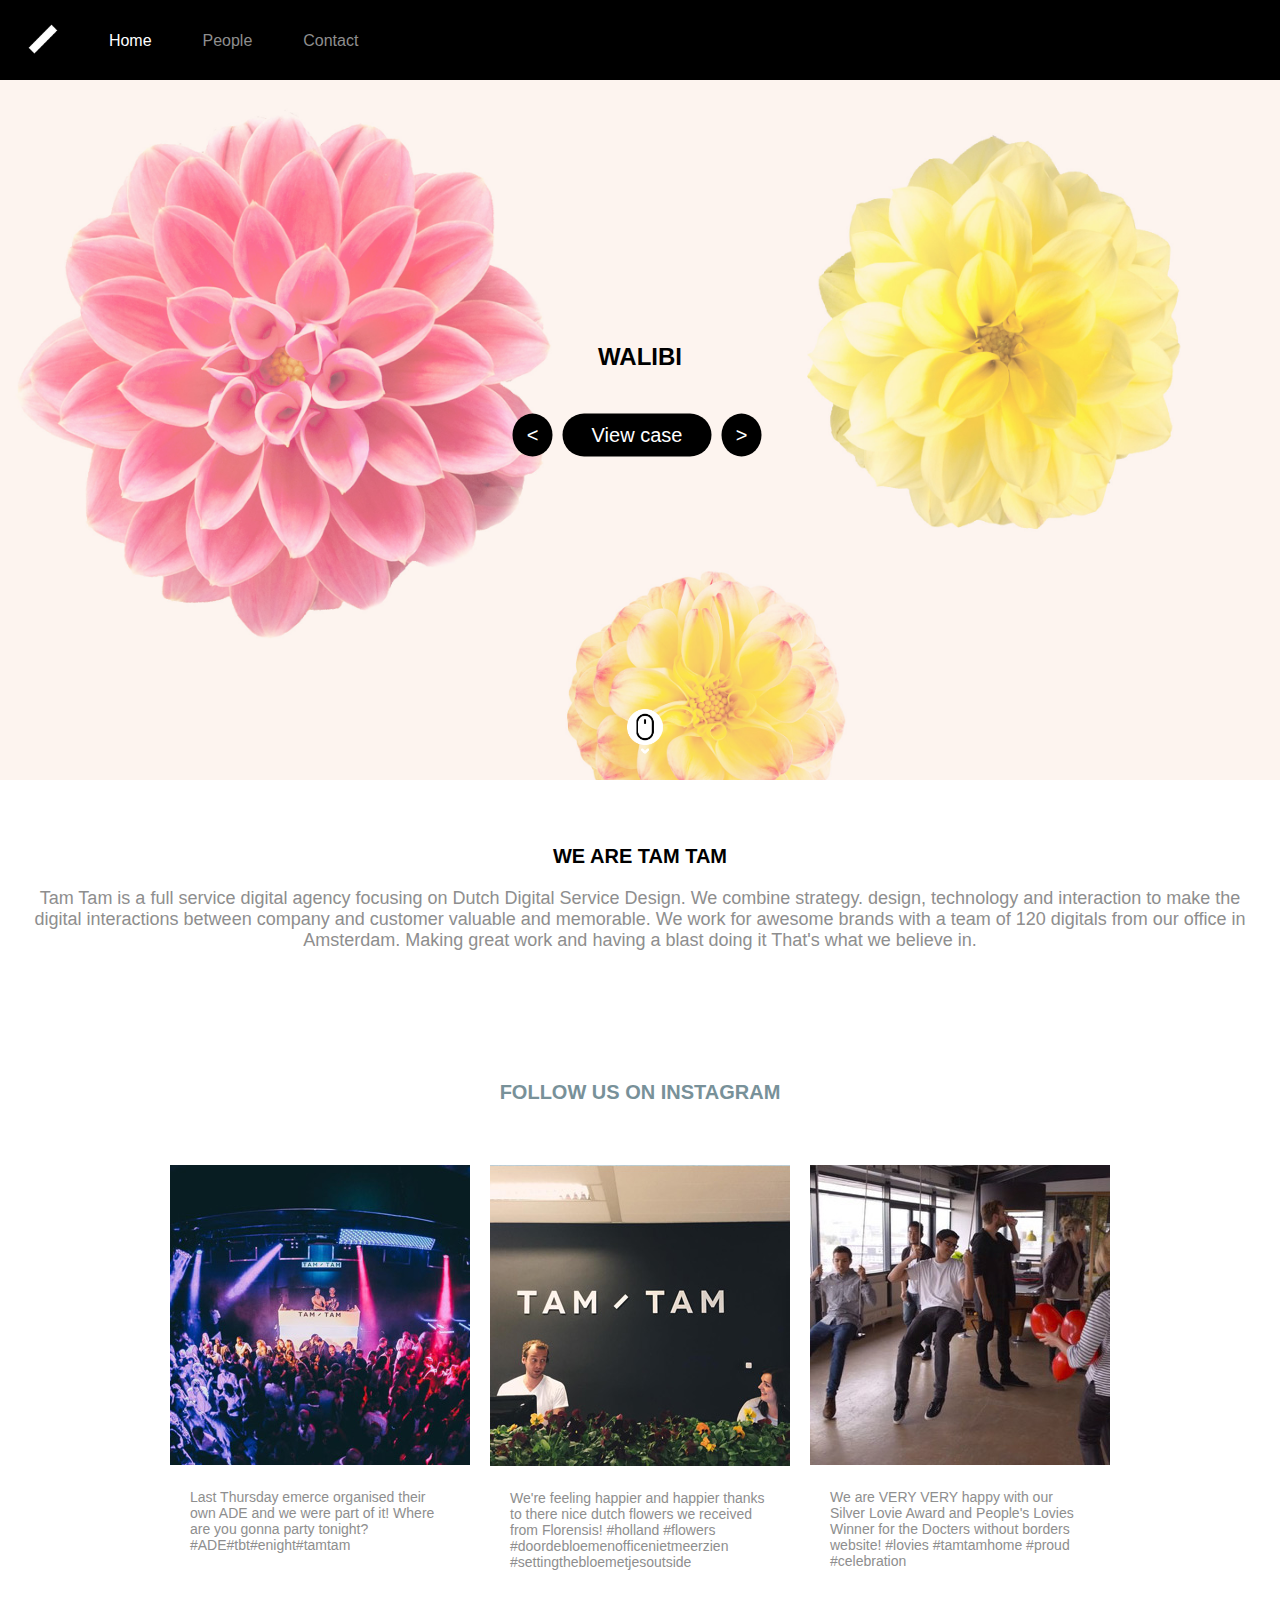
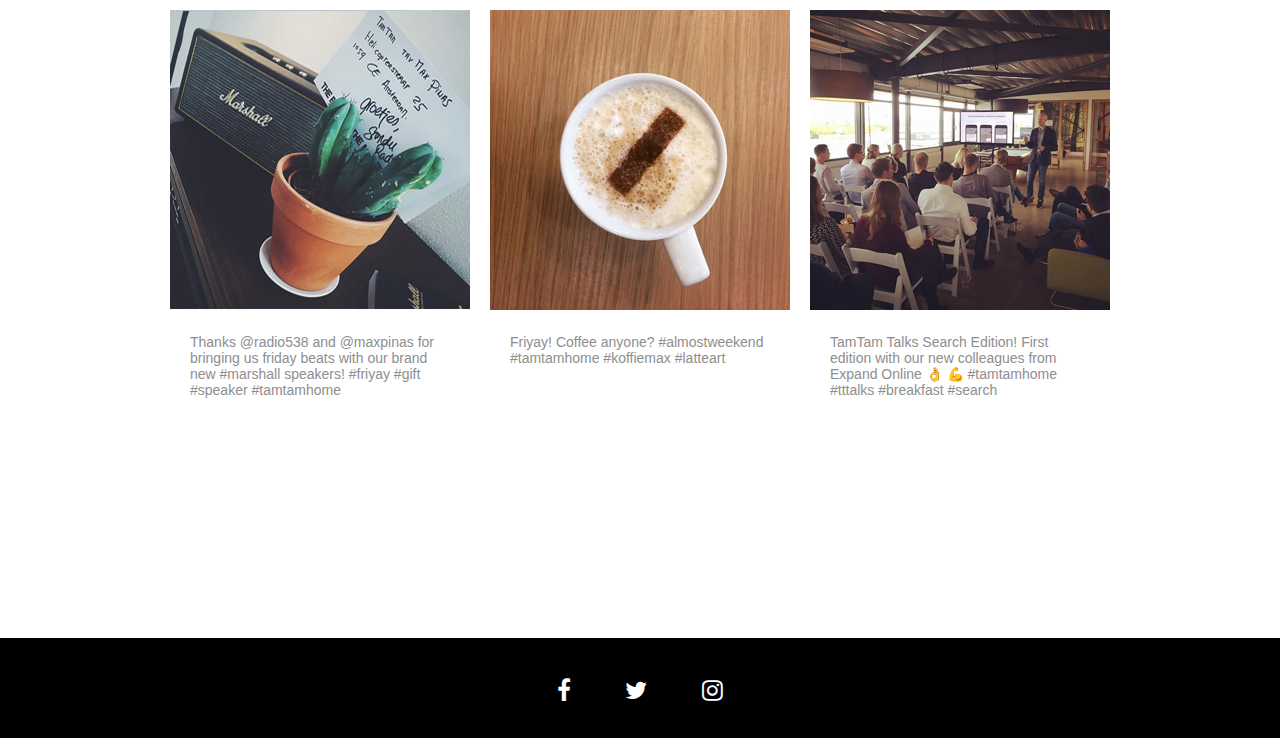
==== index.html @ 19aa81a5 "first commit" ====
<!DOCTYPE html>
<html>
<head>
<meta charset="UTF-8">
<meta name="viewport" content="width=device-width, initial-scale=1.0">
<meta name="description" content="">
<meta name="keywords" content="">
<title>Home Page</title>
<link href="assets/css/main.css" rel="stylesheet">
<link href="https://stackpath.bootstrapcdn.com/font-awesome/4.7.0/css/font-awesome.min.css" rel="stylesheet" integrity="sha384-wvfXpqpZZVQGK6TAh5PVlGOfQNHSoD2xbE+QkPxCAFlNEevoEH3Sl0sibVcOQVnN" crossorigin="anonymous">
<style>
    
* {
  box-sizing: border-box;
}

// basic header styles
header {
  box-shadow: 0px 5px 5px #999999;
  height: 100px;
  position: relative;
}

// nav styles
.mobile-nav-wrap {
  @media (min-width: 768px) {
    /* display: none; */
  }
}

// styling of dropdown menu
.mobile-header-nav {
  background-color: #222222;
  display: none; // hide until menu is clicked
  list-style: none;  // replace with %styled-list
  margin: 0; // replace with %styled-list
  padding: 0; // replace with %styled-list
  position: absolute;
  top: 100px; // if nav sliding in below header
  width: 100%;
  
  li {
    border-bottom: 1px solid rgba(255,255,255,0.1);
    a {
      color: white;
      display: block;
      padding: 15px 0;
      text-align: center;
      text-decoration: none;
      transition: all 0.3s ease-in-out;
      
      &:hover {
        background-color: lighten(#222222, 5%);
      }
    }
  }
}


// styling of hamburger menu
.hamburger-menu {
  display: inline-block;
  height: 100px;
  padding: 35px 25px;
  transition: all 0.3s ease-in-out;

  &:hover {
    cursor: pointer;
  }

  .menu-item {
    background: black;
    display: block;
    height: 3px;
    margin: 0 0 10px;
    transition: all 0.3s ease-in-out;
    width: 40px;
  }
    
  &.open {

    .menu-item {
      margin: 0 0 5px;

      &:first-child {
        transform: rotate(45deg);
        transform-origin: 10px;
      }
      &:nth-child(2) {
        opacity: 0;
      }
      &:nth-child(3) {
        transform: rotate(-45deg);
        transform-origin: 8px;
      }
    }
  }
}


</style>
</head>
<body>
<header>
    <!-- <button class="burger_menu">&#9776;</button> -->
    <nav class="mobile-nav-wrap" role="navigation">
        <ul class="mobile-header-nav">
            <li><a href="index.html"  class="active">Home</a></li>
            <li><a href="#">People</a></li>
            <li><a href="contact.html">Contact</a></li>
        </ul>
    </nav>
        
        <a class="mobile-menu-toggle js-toggle-menu hamburger-menu" href="#">
        <span class="menu-item"></span>
        <span class="menu-item"></span>
        <span class="menu-item"></span>
        </a>
    <ul class="nav_main">
        <li><a href="index.html"><img src="assets/img/logo.png" alt="logo"></a></li>
        <li><a href="index.html"  class="active">Home</a></li>
        <li><a href="">People</a></li>
        <li><a href="contact.html">Contact</a></li>
    </ul>
    <h1 class="logo"><img src="assets/img/logo.png" alt="logo"></h1>
</header>
<main>
    <div class="container">
            <ul id="slides">
              <li class="slide showing"></li>
              <li class="slide"></li>
              <li class="slide"></li>
            </ul>
            <h2 class="slider_head">WALIBI</h2>
            <div class="buttons">
              <button class="controls" id="previous">&lt;</button>
              <button class="controls view_case">View case</button>
              <button class="controls" id="pause"></button>
              <button class="controls" id="next">&gt;</button>
            </div>
            <div class="down_arrow"><img src="assets/img/down_arrow.png" alt=""></div>
            <div class="scroll-downs">
            </div>
          </div>
    <section class="team">
        <h2>WE ARE TAM TAM</h2>
        <p>Tam Tam is a full service digital agency focusing on Dutch Digital Service Design. We combine strategy. design, technology and interaction to make the digital interactions between company and customer valuable and memorable. We work for awesome brands with a team of 120 digitals from our office in Amsterdam. Making great work and having a blast doing it That's what we believe in. </p>
    </section>
    <section class="intagram_feed bg" id="follow">
        <h2>FOLLOW US ON INSTAGRAM </h2>
        <span>@tamtamni</span>
        <ul class="feed_content">
            <li>
                <figure>
                    <img src="assets/img/Feed/1.jpg" alt="">
                </figure>
                <p>Last Thursday emerce organised their own ADE and we were part of it! Where are you gonna party tonight? #ADE#tbt#enight#tamtam</p>
            </li>
            <li>
                <figure>
                    <img src="assets/img/Feed/2.jpg" alt="">
                </figure>
                <p>We're feeling happier and happier thanks to there nice dutch flowers we received from Florensis! #holland #flowers #doordebloemenofficenietmeerzien #settingthebloemetjesoutside</p>
            </li>
            <li>
                <figure>
                    <img src="assets/img/Feed/3.jpg" alt="">
                </figure>
                <p>We are VERY VERY happy with our Silver Lovie Award and People's Lovies Winner for the Docters without borders website! #lovies #tamtamhome #proud #celebration</p>
            </li>
            <li>
                <figure>
                    <img src="assets/img/Feed/4.jpg" alt="">
                </figure>
                <p>Thanks @radio538 and @maxpinas for bringing us friday beats with our brand new #marshall speakers! #friyay #gift #speaker #tamtamhome </p>
            </li>
            <li>
                <figure>
                    <img src="assets/img/Feed/5.jpg" alt="">
                </figure>
                <p>Friyay! Coffee anyone? #almostweekend #tamtamhome #koffiemax #latteart </p>
            </li>
            <li>
                <figure>
                    <img src="assets/img/Feed/6.jpg" alt="">
                </figure>
                <p>TamTam Talks Search Edition! First edition with our new colleagues from Expand Online &#128076; &#128170; #tamtamhome #tttalks #breakfast #search 
                </p>
            </li>
        </ul>
    </section>
</main>
<footer>
    <ul>
        <li><a href=""><span class="fa fa-facebook" aria-hidden="true"></span></a></li>
        <li><a href=""><span class="fa fa-twitter" aria-hidden="true"></span></a></li>
        <li><a href=""><span class="fa fa-instagram" aria-hidden="true"></span></a></li>
    </ul>
</footer>
<script
  src="https://code.jquery.com/jquery-3.4.1.min.js"
  integrity="sha256-CSXorXvZcTkaix6Yvo6HppcZGetbYMGWSFlBw8HfCJo="
  crossorigin="anonymous"></script>
<script src="assets/js/script.js"></script>
<script>
    $('.js-toggle-menu').click(function(e){
  e.preventDefault();
  $('.mobile-header-nav').slideToggle();
  $(this).toggleClass('open');
});
</script>
</body>
</html>
---- assets/css/main.css ----
*{
    margin: 0;
    padding: 0;
}
body {
    font-family: Arial, Helvetica, sans-serif;
}
.bg {
    background-image: url(../img/feed_bg.jpg);
    background-size: cover;
    padding-bottom: 100px;
}
/*home Page*/
header {
    background: #000;
    height: 60px;
    display: flex;
    position: relative;
    justify-content: center;
    z-index: 10;
}
.mobile-nav-wrap {
    /* display: none; */
  }
  .mobile-header-nav {
    background-color: #000;
    display: none;
    list-style: none;
    margin: 0;
    padding: 0;
    position: absolute;
    top: 60px;
    width: 100%;
    left: 0;
    border-top: 3px solid #fff;
  }
  .mobile-header-nav li a {
    color: white;
    display: block;
    padding: 15px 0;
    text-align: center;
    text-decoration: none;
    transition: all 0.3s ease-in-out;
  }
  .mobile-header-nav li a:hover {
    background-color: #2f2f2f;
  }
  .hamburger-menu {
    display: inline-block;
    height: 70px;
    padding: 16px 25px;
    transition: all 0.3s ease-in-out;
    position: absolute;
    left: 0;
  }
  .hamburger-menu:hover {
    cursor: pointer;
  }
  .hamburger-menu .menu-item {
    background:#fff;
    display: block;
    height: 2px;
    margin: 0 0 10px;
    transition: all 0.3s ease-in-out;
    width: 38px;
  }
  .hamburger-menu.open .menu-item {
    margin: 0 0 5px;
  }
  .hamburger-menu.open .menu-item:first-child {
    transform: rotate(45deg);
    transform-origin: 10px;
  }
  .hamburger-menu.open .menu-item:nth-child(2) {
    opacity: 0;
  }
  .hamburger-menu.open .menu-item:nth-child(3) {
    transform: rotate(-45deg);
    transform-origin: 8px;
  }

#slides{
	position: relative;
	height: 500px;
	padding: 0px;
	margin: 0px;
	list-style-type: none;
}
.slide{
	position: absolute;
	left: 0px;
	top: 0px;
	width: 100%;
	height: 100%;
	opacity: 0;
	z-index: 1;

	-webkit-transition: opacity 1s;
	-moz-transition: opacity 1s;
	-o-transition: opacity 1s;
	transition: opacity 1s;
}
.active {
    color:#ff5454 !important;
}
.showing{
	opacity: 1;
	z-index: 2;
}
.controls{
	display: none;
}
#pause {
    display: none !important;
}
.slide{
	font-size: 40px;
	padding: 40px;
	box-sizing: border-box;
	background: #333;
	color: #fff;
  
  background-size: cover;
}
.slide:nth-of-type(1){
	background-color: red;
  background-image: url('../img/Slider/Florensis.jpg');
}
.slide:nth-of-type(2){
	background-color: orange;
  background-image: url('../img/Slider/Oxxio.png');
}
.slide:nth-of-type(3){
	background-color: green;
  background-image: url('../img/Slider/Walibi.jpg');
}
.controls{
    background: #000;
    color: #fff;
    border: none;
    padding: 10px 0px;
    font-size: 20px;
    cursor: pointer;
    margin: 10px 0px 0px 10px;
    width: 40px;
    border-radius: 50%;
}
.slider_head {
    position: absolute;
    left: 50%;
    top: 40%;
    z-index: 10;
    transform: translate(-50%,-60%);
}
.view_case {
    width: 149px;
    border-radius: 50px;
}
.down_arrow {
    width: 40px;
    height: 40px;
    background: #fff;
    position: absolute;
    z-index: 10;
    left: 50%;
    bottom: 25px;
    z-index: 10;
    transform: translateX(-50%);
    text-align: center;
    vertical-align: middle;
    border-radius: 50px;
}
.down_arrow img {
    width: 12px;
    padding-top: 15px;
}
.scroll-downs {
    display: none;
}
.container{
  position: relative;
}
.buttons{
    width: 275px;
    position: absolute;
    left: 50%;
    top: 50%;
    z-index: 10;
    font-size: 0px;
    transform: translate(-50%,-50%);
}
 .slider_container img {
     width: 100%;
 }
 .team {
    background-color: #fff;
    padding: 65px 15px;
    text-align: center;
 }
 .team h2 {
     margin-bottom: 20px;
     font-size: 20px;
 }
 .team p {
    font-size: 18px;
    color: #8e8e8e;
 }
 .intagram_feed {
    padding-top: 65px;
    text-align: center;
 }
 .intagram_feed h2 {
     color: #789199;
     font-size: 20px;
 }
 .intagram_feed span {
    color: #fff;
    font-size: 18px;
    padding: 20px 0;
    display: block;
 }
 .feed_content {
    width: 93vw;
    margin: 0 auto;
    list-style: none;
 }
 .feed_content li {
     background-color: #fff;
     margin-bottom: 20px;
 }
 .feed_content p {
     color: #8e8e8e;
    padding: 20px;
    text-align: left;
 }
 .feed_content img {
     width: 100%;
 }
/* Contact Page */

.nav_main {
    display: none;
}
.burger_menu {
    background: transparent;
    color: #fff;
    font-size: 24px;
    border: none;
    /* padding: 15px 10px; */
    position: absolute;
    top: 13px;
    left: 20px;
}
.logo {
    width: 23px;
    height: 23px;
    padding-top: 12px;
}
.logo img {
    width: 100%;
}
.contact h2 {
    color: #fff;
    font-size: 20px;
    font-family: Arial, Helvetica, sans-serif;
    text-align: center;
    margin: 45px 0 28px;
}
.overlay {
    background-color: rgba(255,255,255,0.2);
    padding: 20px 0;
}
.form_content table {
    width: 93vw;
    margin: 0 auto;
    display: block;
    border: none;
    overflow: hidden;
}
.form_content td  {
    width: 93vw;
    display: block;
    border: none;
    position: relative;
}
.form_content input {
    width: 93vw;
    border: none;
    padding: 18px 0 18px 23px;
    margin-bottom: 11px;
    box-sizing: border-box;
}
.form_content textarea {
    width: 93vw;
    height: 120px;
    resize: none;
    border: none;
    padding: 18px 0 18px 23px;
    box-sizing: border-box;
    font-family: Arial, Helvetica, sans-serif;
}

#submit {
    background: #ff5454;
    width: 150px;
    margin: 0 auto;
    text-align: center;
    display: block;
    border-radius: 50px;
    padding: 12px 64px 13px 58px;
    color: #fff;
    margin-top: 20px
}
footer {
    background: #000;
    height: 100px;
}
.fa {
    color: #fff;
    font: normal normal normal 24px/1 FontAwesome;
    font-size: 24px !important;

}
footer ul {
    padding: 40px 0 0;
    display: flex;
    justify-content: space-between;;
    width: 46vw;
    margin: 0 auto;
}
::placeholder {
    color:#bbb9b9;
    font-size: 16px;
}
#success_message {
    background: rgba(85,93,96,0.3);
    padding: 20px;
    display: block;
    height: 60px;
    color: #fff;
    font-size: 20px;
    text-align: center;
}
.fa-exclamation-circle, .fa-check-circle {
    margin-right: 10px;
}
#success_message::before {
    content: "";
    position: absolute;
    border-left: none;
    border-right: none;
    border-bottom: none;
}
.error_form_fname {
    width: 93vw;
    background: #555d60;
    display: block;
    padding: 10px;
    position: relative;
    top: -13px;
    box-sizing: border-box;
    color: #c5c5c5;
}
.error_form_fname::before {
    content: "";
    position: absolute;
    border-left: 10px solid transparent;
    border-right: 10px solid transparent;
    border-bottom: 10px solid #555d60;
    font-size: 0;
    line-height: 0;
    top: -10px;
    left: 20px;
}
.error_form_lname {
    width: 93vw;
    background: #555d60;
    display: block;
    padding: 10px;
    position: relative;
    top: -13px;
    box-sizing: border-box;
    color: #c5c5c5;
}
.error_form_lname::before {
    content: "";
    position: absolute;
    border-left: 10px solid transparent;
    border-right: 10px solid transparent;
    border-bottom: 10px solid #555d60;
    font-size: 0;
    line-height: 0;
    top: -10px;
    left: 20px;
}
.error_form_email{
    width: 93vw;
    background: #555d60;
    display: block;
    padding: 10px;
    position: relative;
    top: -13px;
    box-sizing: border-box;
    color: #c5c5c5;
}
.error_form_email::before {
    content: "";
    position: absolute;
    border-left: 10px solid transparent;
    border-right: 10px solid transparent;
    border-bottom: 10px solid #555d60;
    font-size: 0;
    line-height: 0;
    top: -10px;
    left: 20px;
}
.error_form_txtarea {
    width: 93vw;
    background: #555d60;
    display: block;
    padding: 10px;
    position: relative;
    top: -13px;
    box-sizing: border-box;
    color: #c5c5c5;
}
.error_form_txtarea::before {
    content: "";
    position: absolute;
    border-left: 10px solid transparent;
    border-right: 10px solid transparent;
    border-bottom: 10px solid #555d60;
    font-size: 0;
    line-height: 0;
    top: -10px;
    left: 20px;
}

.error_form_tick {
    background-image: url(../img/tick.png);
    height: 13px;
    width: 17px;
    display: block;
    background-size: cover;
    position: relative;
    top: -42px;
    right: -1px;
    left: 87%;
}
.error_form_tick_textarea {
    background-image: url(../img/tick.png);
    height: 13px;
    width: 17px;
    display: block;
    background-size: cover;
    position: absolute;
    top: 20px;
    right: 15px;
}
@media only screen and (min-width: 768px) {
    /* Home Page */
    .mobile-nav-wrap {
        display: none;
    }
    .mobile-header-nav {
        display: none;
    }
    .hamburger-menu {
        display: none;
    }
    .feed_content {
        width: 80vw;
        overflow: hidden;
    }
    .feed_content li {
        width: 39vw;
    }
    .feed_content li:nth-child(odd) {
       float: left;
    }
    .feed_content li:nth-child(even) {
        float: right;
    }
    .feed_content p {
        font-size: 14px;
    }

    /* Contact Page*/
    header {
        display: block;
        height: 80px;
    }
    .burger_menu {
        display: none;
    }
    .nav_main {
        display: flex;
        list-style: none;
        flex-direction: row;
        color: #fff;
        width: 41vw;
        justify-content: space-between;
        padding: 24px 0 0px 28px;
         align-items: center;
    }
    .nav_main img {
        width: 30px;
    }
    .logo {
        display: none;
    }
    .nav_main a {
        color: #8e8e8e;
        text-decoration: none;
    }
    .active {
        color:#fff !important;
    }
    .contact h2 {
        font-size: 26px;
        margin: 90px 0 45px;
    }
    .form_content table {
        width: 78vw;
        margin: 0 auto;
        display: block;
        border: none;
        overflow: hidden;
    }
    .form_content table tr {
        display: flex;
        width: 78vw;
        justify-content: space-between;
    }
    .form_content td {
        display: inline;
        border: none;
    }
    .form_content input {
        width: 38vw;
        border: none;
        padding: 18px 0 18px 23px;
        margin-bottom: 11px;
        box-sizing: border-box;
    }
    .form_content textarea {
        width: 78vw;
        height: 120px;
    }
    #success_message {
        height: 30px;
    }
    .overlay {
        background-color: rgba(255,255,255,0.2);
        padding: 20px 10px;
        width: 80vw;
        margin: 0 auto;
    }
    #submit {
        margin-top: 40px;
    }
    .error_form_fname {
        width: 38vw;
    }
    .error_form_lname {
        width: 38vw;
    }
    .error_form_email {
        width: 38vw;
    }
    .error_form_txtarea {
        width: 78vw;
    }
    .error_form_tick_textarea {
        right: 15px;
    }
    .bg {
        padding-bottom: 275px;
    }
    footer ul {
        width: 19vw;
    }
}
@media only screen and (min-width: 1024px){

    /* Home Page */
    #slides {
        height: 700px;
    }
    .controls:hover,
    .controls:focus{
        background: #fd5454;
        color: #fff;
    }
    .feed_content {
        width: 940px;
    }
    .feed_content li {
        width: 300px;
        float: left;
        margin-right: 20px;
    }
    .feed_content li:nth-child(3n+0) {
        margin-right: 0;
    }
    .feed_content li:nth-child(even) {
        float: left;
    }
    .feed_content p {
        font-size: 14px;
    }
    .down_arrow {
        display: none;
    }
    .scroll-downs {
        display: block;
        position: absolute;
        right: 0;
        bottom: 25px;
        left: 0;
        margin: auto;
        width: 46px;
        height: 56px;
        z-index: 10;
        background-image: url(../img/cursor.png);
        background-size: cover;
        cursor: pointer;
      }
      .scroll-downs:hover {
        background-image: url(../img/cursor_hover.png);
      }
      .scroller:hover {
        background-color: #fd5454;
      }
      .scroller {
        width: 3px;
        height: 10px;
        border-radius: 25%;
        background-color: #000;
        animation-name: scroll;
        animation-duration: 2.2s;
        animation-timing-function: cubic-bezier(.15,.41,.69,.94);
        animation-iteration-count: infinite;
      }
      
    /* Contact Page*/
    .nav_main {
        width: 28vw;
    }
    .overlay {
        width: 620px;
    }
    .form_content input {
        width: 295px;
    }
    .form_content table {
        width: 600px;
    }
    .form_content table tr {
        width: 600px;
    }
    .nav_main li:hover a {
        color: #fd5454;
    }
    .form_content textarea {
        width: 600px;
    }
    .error_form_fname {
        width: 295px;
    }
    .error_form_lname {
        width: 295px;
    }
    .error_form_email {
        width: 295px;
    }
    .error_form_txtarea {
        width: 78vw;
    }
    #success_message {
        width: 600px;
        height: auto;
        margin: 0 auto;
        text-align: left;
    }
    .bg {
        padding-bottom: 200px;
    }
    footer ul {
        width: 13vw;
    }
    footer ul span:hover { 
        color: #fd5454;
    }
    input:focus {
        color: #000;
    }
 }
@media only screen and (min-width: 1440px){

    /* Home Page */
    .slider_head {
        font-size: 48px;
    }
    .team h2 {
        font-size: 26px;
    }
    .intagram_feed h2 {
        font-size: 26px;
    }
    .buttons {
        width: 300px;
    }
    .controls {
        margin: 10px 0px 0px 20px;
    }
    .team p {
        width: 940px;
        text-align: center;
        margin: 0 auto;
    }
    .feed_content {
        width: 940px;
    }
    .feed_content li {
        width: 300px;
        float: left;
        margin-right: 20px;
    }
    .feed_content li:nth-child(3n+0) {
        margin-right: 0;
    }
    .feed_content li:nth-child(even) {
        float: left;
    }
    .feed_content p {
        font-size: 14px;
    }
    /* Contact Page*/

    .nav_main {
        width: 24vw;
    }
    .overlay {
        width: 620px;
    }
    .form_content input {
        width: 295px;
    }
    .form_content table {
        width: 600px;
    }
    .form_content table tr {
        width: 600px;
    }
    .form_content textarea {
        width: 600px;
    }
    .bg {
        padding-bottom: 215px;
    }
    .contact h2 {
        margin: 100px 0 45px;
    }
    footer ul {
        width: 10vw;
    }

 }
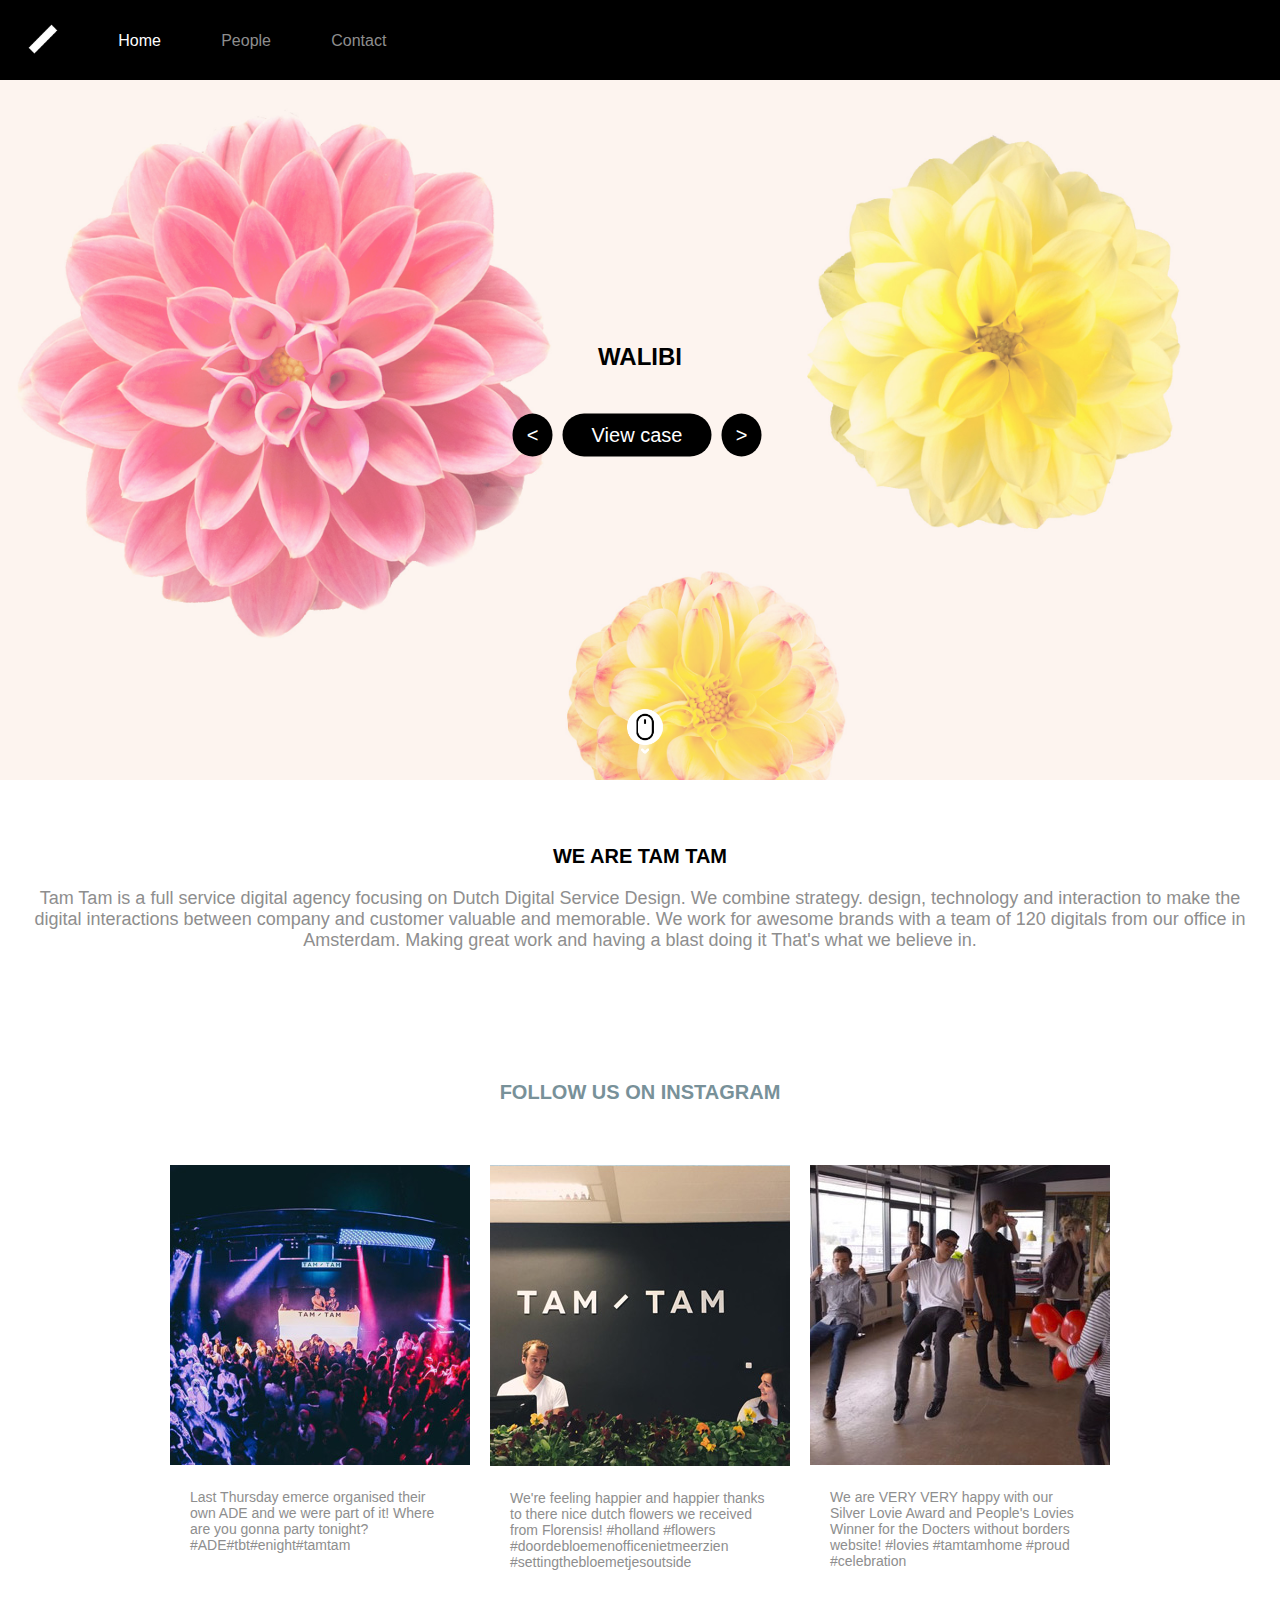
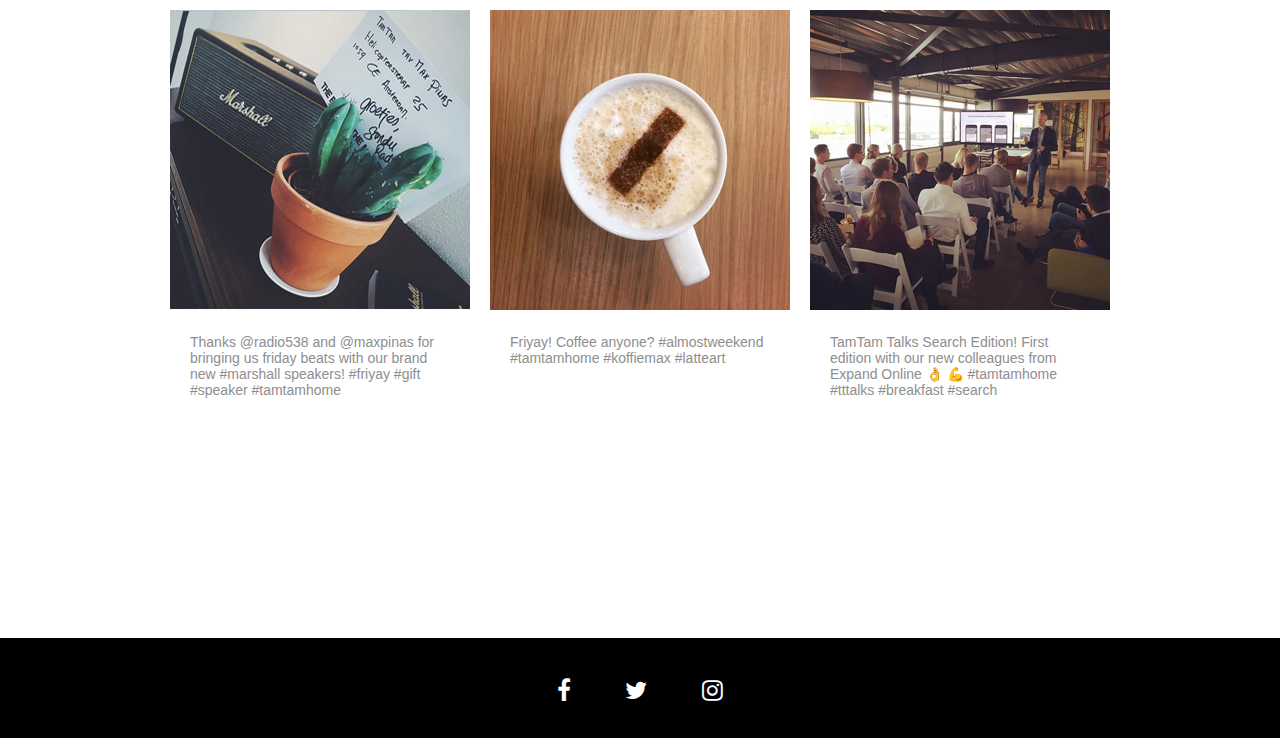
==== commit 909467c7: "INDENT" ====
--- a/index.html
+++ b/index.html
@@ -1,5 +1,5 @@
 <!DOCTYPE html>
-<html>
+<html lang="en">
 <head>
 <meta charset="UTF-8">
 <meta name="viewport" content="width=device-width, initial-scale=1.0">
@@ -8,102 +8,11 @@
 <title>Home Page</title>
 <link href="assets/css/main.css" rel="stylesheet">
 <link href="https://stackpath.bootstrapcdn.com/font-awesome/4.7.0/css/font-awesome.min.css" rel="stylesheet" integrity="sha384-wvfXpqpZZVQGK6TAh5PVlGOfQNHSoD2xbE+QkPxCAFlNEevoEH3Sl0sibVcOQVnN" crossorigin="anonymous">
-<style>
-    
-* {
-  box-sizing: border-box;
-}
-
-// basic header styles
-header {
-  box-shadow: 0px 5px 5px #999999;
-  height: 100px;
-  position: relative;
-}
-
-// nav styles
-.mobile-nav-wrap {
-  @media (min-width: 768px) {
-    /* display: none; */
-  }
-}
-
-// styling of dropdown menu
-.mobile-header-nav {
-  background-color: #222222;
-  display: none; // hide until menu is clicked
-  list-style: none;  // replace with %styled-list
-  margin: 0; // replace with %styled-list
-  padding: 0; // replace with %styled-list
-  position: absolute;
-  top: 100px; // if nav sliding in below header
-  width: 100%;
-  
-  li {
-    border-bottom: 1px solid rgba(255,255,255,0.1);
-    a {
-      color: white;
-      display: block;
-      padding: 15px 0;
-      text-align: center;
-      text-decoration: none;
-      transition: all 0.3s ease-in-out;
-      
-      &:hover {
-        background-color: lighten(#222222, 5%);
-      }
-    }
-  }
-}
-
-
-// styling of hamburger menu
-.hamburger-menu {
-  display: inline-block;
-  height: 100px;
-  padding: 35px 25px;
-  transition: all 0.3s ease-in-out;
-
-  &:hover {
-    cursor: pointer;
-  }
-
-  .menu-item {
-    background: black;
-    display: block;
-    height: 3px;
-    margin: 0 0 10px;
-    transition: all 0.3s ease-in-out;
-    width: 40px;
-  }
-    
-  &.open {
-
-    .menu-item {
-      margin: 0 0 5px;
-
-      &:first-child {
-        transform: rotate(45deg);
-        transform-origin: 10px;
-      }
-      &:nth-child(2) {
-        opacity: 0;
-      }
-      &:nth-child(3) {
-        transform: rotate(-45deg);
-        transform-origin: 8px;
-      }
-    }
-  }
-}
-
-
-</style>
 </head>
 <body>
 <header>
     <!-- <button class="burger_menu">&#9776;</button> -->
-    <nav class="mobile-nav-wrap" role="navigation">
+    <nav class="mobile-nav-wrap">
         <ul class="mobile-header-nav">
             <li><a href="index.html"  class="active">Home</a></li>
             <li><a href="#">People</a></li>
@@ -126,22 +35,22 @@
 </header>
 <main>
     <div class="container">
-            <ul id="slides">
-              <li class="slide showing"></li>
-              <li class="slide"></li>
-              <li class="slide"></li>
-            </ul>
-            <h2 class="slider_head">WALIBI</h2>
-            <div class="buttons">
-              <button class="controls" id="previous">&lt;</button>
-              <button class="controls view_case">View case</button>
-              <button class="controls" id="pause"></button>
-              <button class="controls" id="next">&gt;</button>
-            </div>
-            <div class="down_arrow"><img src="assets/img/down_arrow.png" alt=""></div>
-            <div class="scroll-downs">
-            </div>
-          </div>
+        <ul id="slides">
+          <li class="slide showing"></li>
+          <li class="slide"></li>
+          <li class="slide"></li>
+        </ul>
+        <h2 class="slider_head">WALIBI</h2>
+        <div class="buttons">
+          <button class="controls" id="previous">&lt;</button>
+          <button class="controls view_case">View case</button>
+          <button class="controls" id="pause"></button>
+          <button class="controls" id="next">&gt;</button>
+        </div>
+        <div class="down_arrow"><img src="assets/img/down_arrow.png" alt=""></div>
+        <div class="scroll-downs">
+        </div>
+      </div>
     <section class="team">
         <h2>WE ARE TAM TAM</h2>
         <p>Tam Tam is a full service digital agency focusing on Dutch Digital Service Design. We combine strategy. design, technology and interaction to make the digital interactions between company and customer valuable and memorable. We work for awesome brands with a team of 120 digitals from our office in Amsterdam. Making great work and having a blast doing it That's what we believe in. </p>
@@ -203,11 +112,11 @@
   crossorigin="anonymous"></script>
 <script src="assets/js/script.js"></script>
 <script>
-    $('.js-toggle-menu').click(function(e){
+  $('.js-toggle-menu').click(function(e){
   e.preventDefault();
   $('.mobile-header-nav').slideToggle();
   $(this).toggleClass('open');
 });
 </script>
 </body>
-</html>+</html>
--- a/assets/css/main.css
+++ b/assets/css/main.css
@@ -43,7 +43,7 @@
     transition: all 0.3s ease-in-out;
   }
   .mobile-header-nav li a:hover {
-    background-color: #2f2f2f;
+    color: #ff5454;
   }
   .hamburger-menu {
     display: inline-block;
@@ -122,19 +122,16 @@
   
   background-size: cover;
 }
-.slide:nth-of-type(1){
-	background-color: red;
+.slide:nth-of-type(1) {
   background-image: url('../img/Slider/Florensis.jpg');
 }
-.slide:nth-of-type(2){
-	background-color: orange;
+.slide:nth-of-type(2 ){
   background-image: url('../img/Slider/Oxxio.png');
 }
-.slide:nth-of-type(3){
-	background-color: green;
+.slide:nth-of-type(3) {
   background-image: url('../img/Slider/Walibi.jpg');
 }
-.controls{
+.controls {
     background: #000;
     color: #fff;
     border: none;
@@ -309,7 +306,8 @@
     border-radius: 50px;
     padding: 12px 64px 13px 58px;
     color: #fff;
-    margin-top: 20px
+    margin-top: 20px;
+    cursor: pointer;
 }
 footer {
     background: #000;
@@ -336,7 +334,6 @@
     background: rgba(85,93,96,0.3);
     padding: 20px;
     display: block;
-    height: 60px;
     color: #fff;
     font-size: 20px;
     text-align: center;
@@ -546,9 +543,6 @@
     .form_content textarea {
         width: 78vw;
         height: 120px;
-    }
-    #success_message {
-        height: 30px;
     }
     .overlay {
         background-color: rgba(255,255,255,0.2);
@@ -679,7 +673,6 @@
     }
     #success_message {
         width: 600px;
-        height: auto;
         margin: 0 auto;
         text-align: left;
     }
@@ -766,4 +759,4 @@
         width: 10vw;
     }
 
- }+ }
